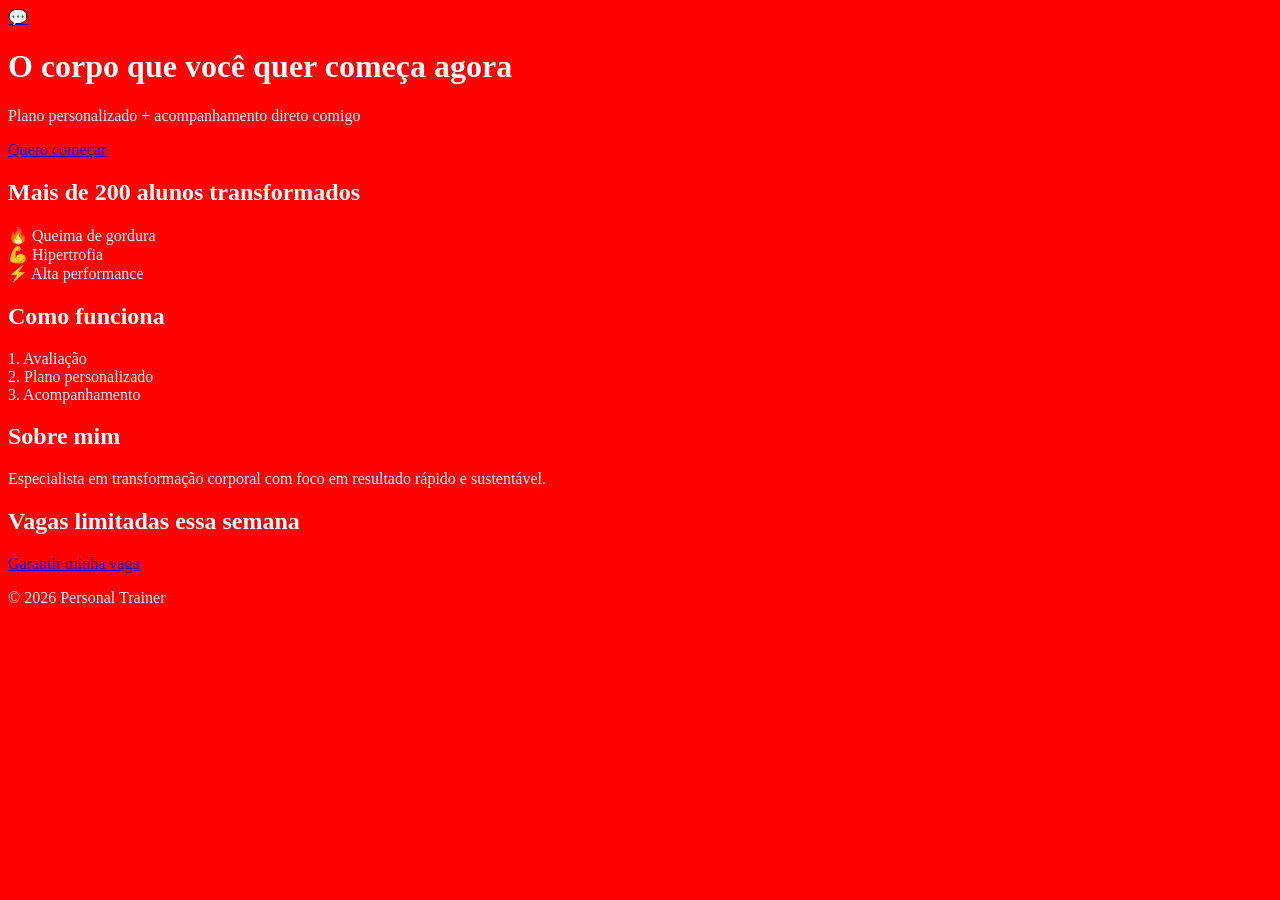
==== index.html @ 5a538433 "Update index.html" ====
<!DOCTYPE html>
<html lang="pt">
<head>
  <meta charset="UTF-8">
  <meta name="viewport" content="width=device-width, initial-scale=1.0">
  <title>Transformação Física | Cristiano Duarte Personal</title>
 <link rel="stylesheet" href="https://crduarte10.github.io/personal-trainer-landing/style.css">
</head>

<body>

<!-- BOTÃO WHATSAPP FIXO -->
<a href="https://wa.me/351910704612" class="whatsapp">💬</a>

<header class="hero">
  <div class="hero-content">
    <h1>O corpo que você quer começa agora</h1>
    <p>Plano personalizado + acompanhamento direto comigo</p>
    <a href="https://wa.me/351910704612" class="btn">Quero começar</a>
  </div>
</header>

<section class="proof">
  <h2>Mais de 200 alunos transformados</h2>
</section>

<section class="benefits">
  <div class="grid">
    <div class="card">🔥 Queima de gordura</div>
    <div class="card">💪 Hipertrofia</div>
    <div class="card">⚡ Alta performance</div>
  </div>
</section>

<section class="method">
  <h2>Como funciona</h2>
  <div class="steps">
    <div>1. Avaliação</div>
    <div>2. Plano personalizado</div>
    <div>3. Acompanhamento</div>
  </div>
</section>

<section class="about">
  <h2>Sobre mim</h2>
  <p>Especialista em transformação corporal com foco em resultado rápido e sustentável.</p>
</section>

<section class="offer">
  <h2>Vagas limitadas essa semana</h2>
  <a href="https://wa.me/351910704612" class="btn">Garantir minha vaga</a>
</section>

<footer>
  <p>© 2026 Personal Trainer</p>
</footer>

<script src="script.js"></script>

</body>
</html>
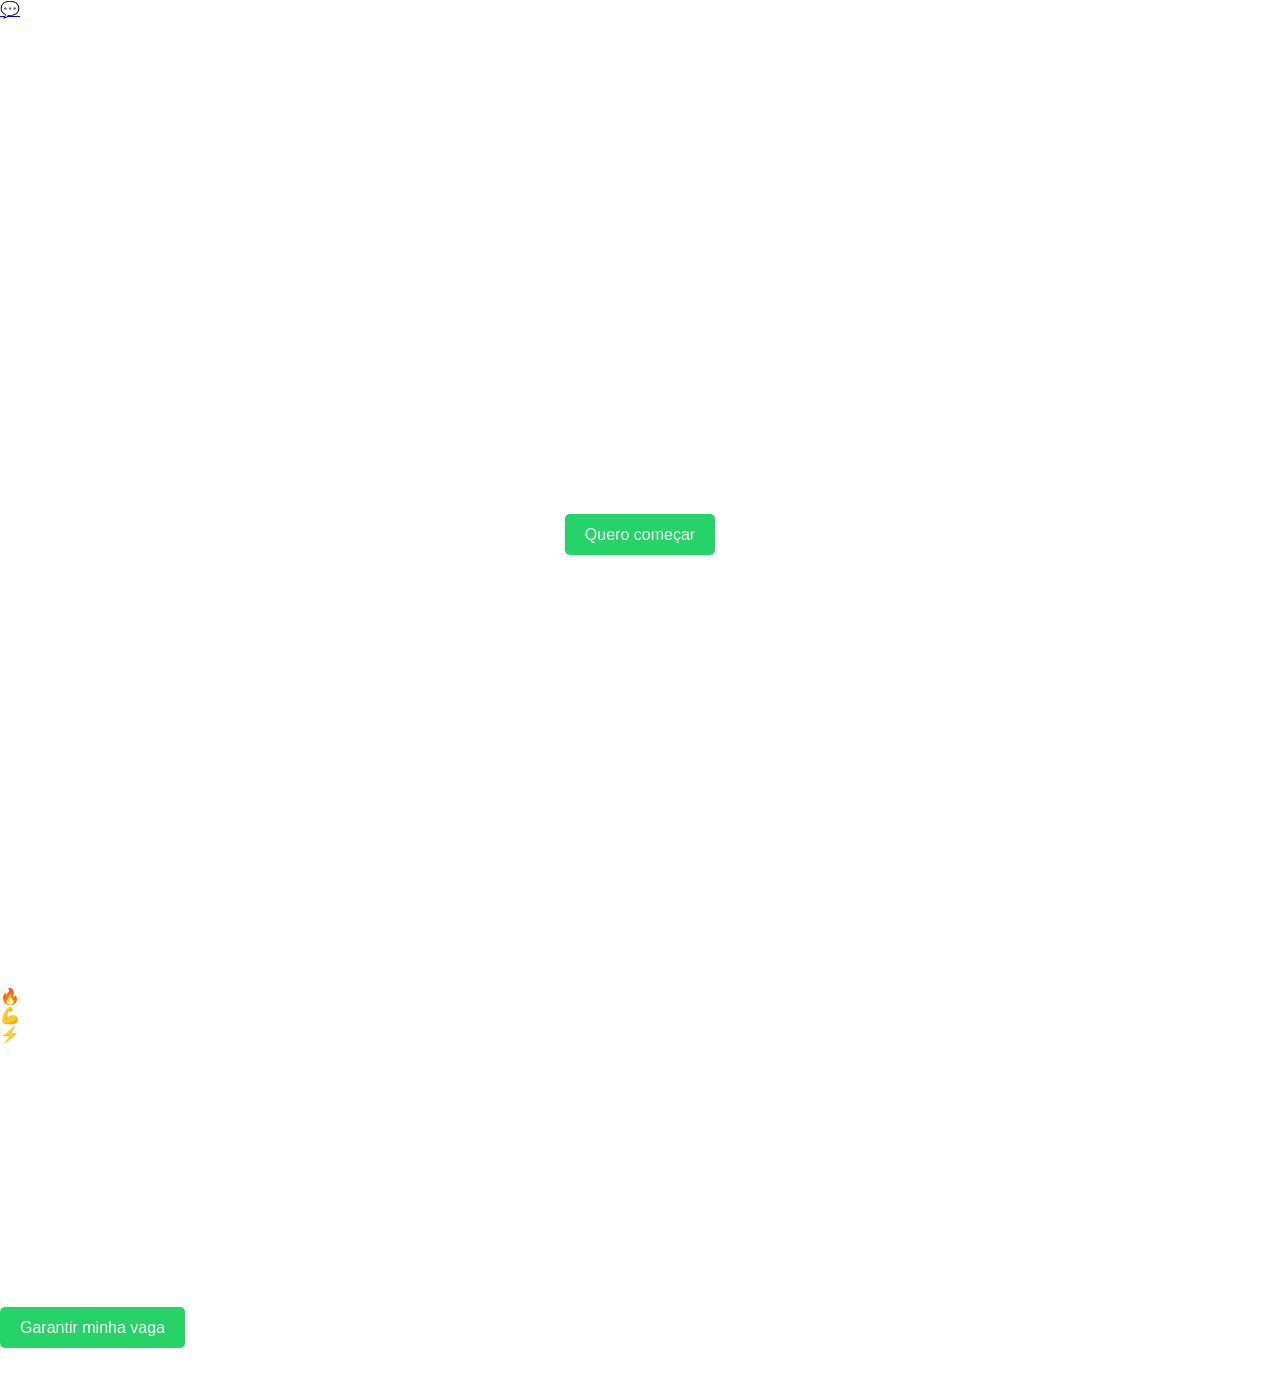
==== commit fd32b81c: "Update index.html" ====
--- a/index.html
+++ b/index.html
@@ -4,7 +4,7 @@
   <meta charset="UTF-8">
   <meta name="viewport" content="width=device-width, initial-scale=1.0">
   <title>Transformação Física | Cristiano Duarte Personal</title>
- <link rel="stylesheet" href="https://crduarte10.github.io/personal-trainer-landing/style.css">
+<link rel="stylesheet" href="style.css">
 </head>
 
 <body>
@@ -16,7 +16,7 @@
   <div class="hero-content">
     <h1>O corpo que você quer começa agora</h1>
     <p>Plano personalizado + acompanhamento direto comigo</p>
-    <a href="https://wa.me/351910704612" class="btn">Quero começar</a>
+    <a href="#" class="btn">Quero começar</a>
   </div>
 </header>
 
--- a/style.css
+++ b/style.css
@@ -0,0 +1,26 @@
+body {
+  margin: 0;
+  font-family: Arial, sans-serif;
+  background: url("https://images.unsplash.com/photo-1571019613454-1cb2f99b2d8b") center/cover no-repeat;
+  color: white;
+}
+
+.hero {
+  height: 100vh;
+  display: flex;
+  align-items: center;
+  justify-content: center;
+  text-align: center;
+}
+
+.hero-content h1 {
+  font-size: 40px;
+}
+
+.btn {
+  background: #25D366;
+  padding: 12px 20px;
+  color: white;
+  text-decoration: none;
+  border-radius: 5px;
+}
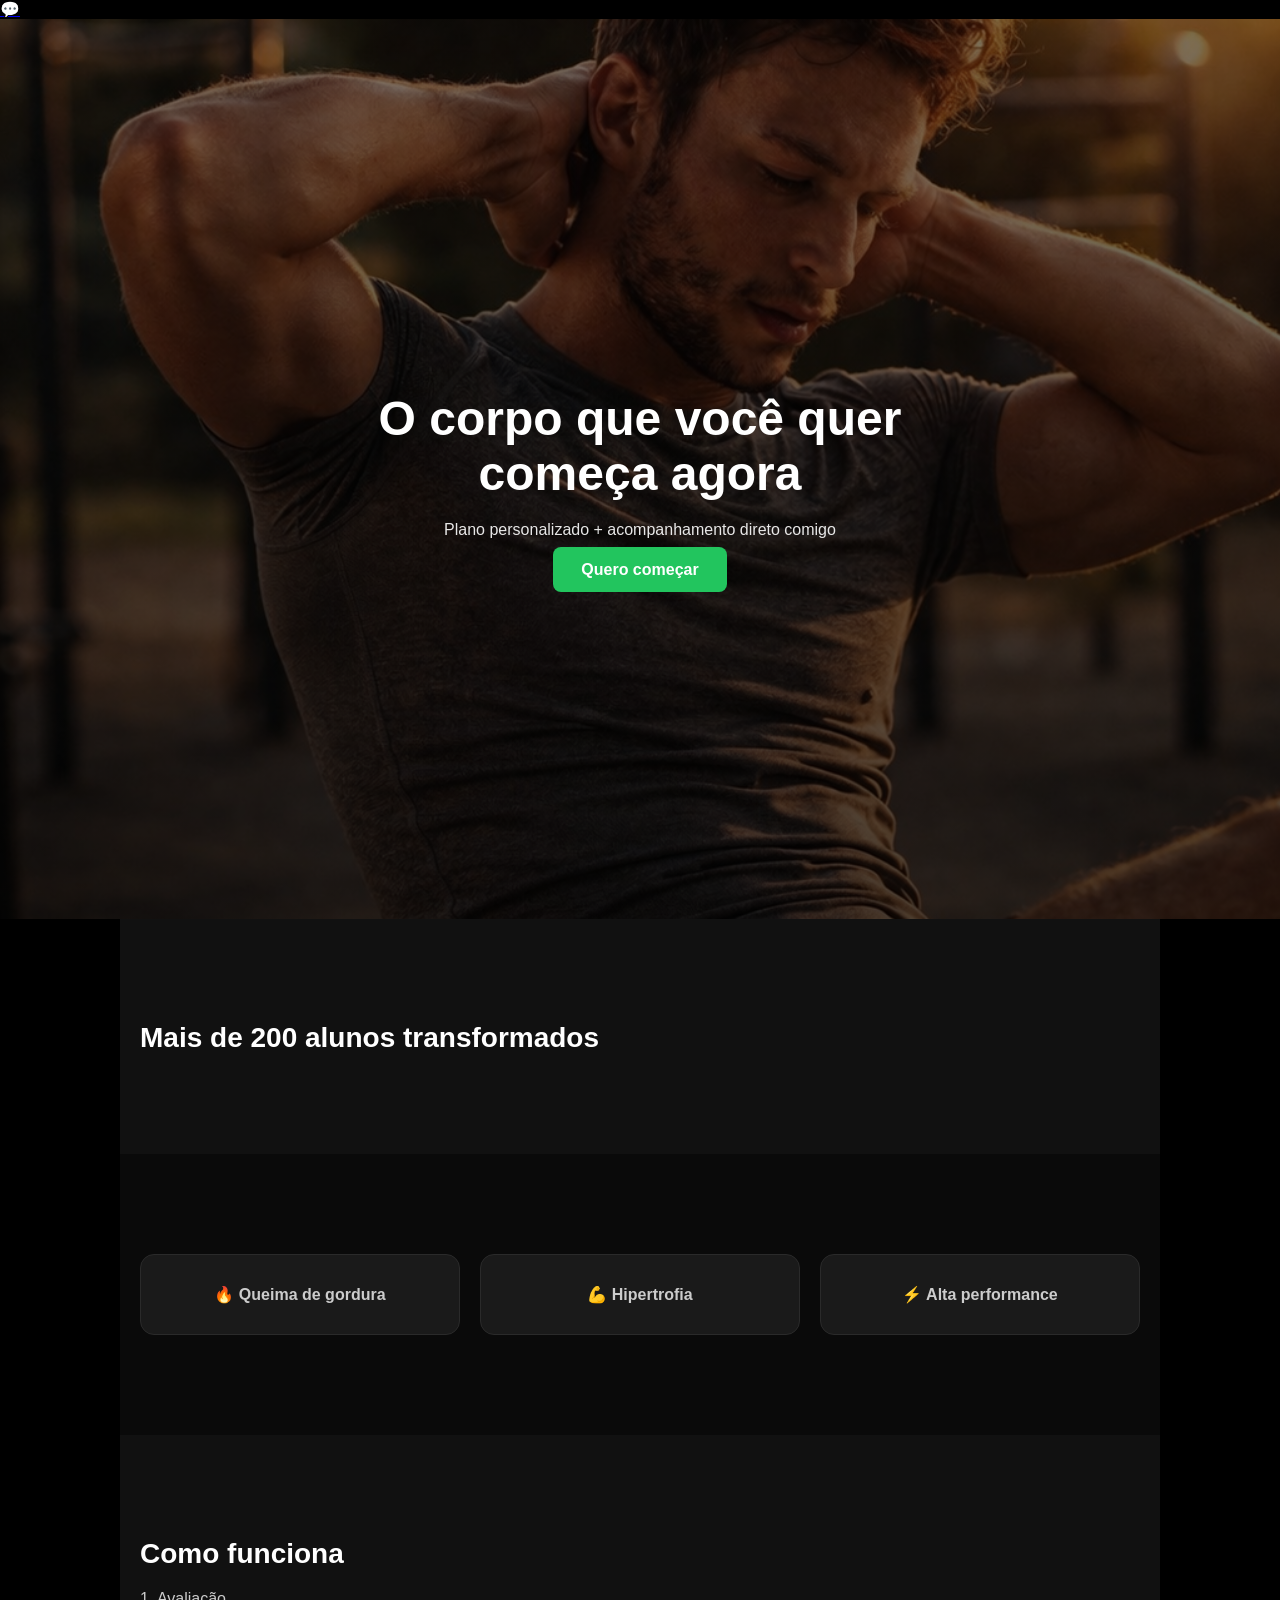
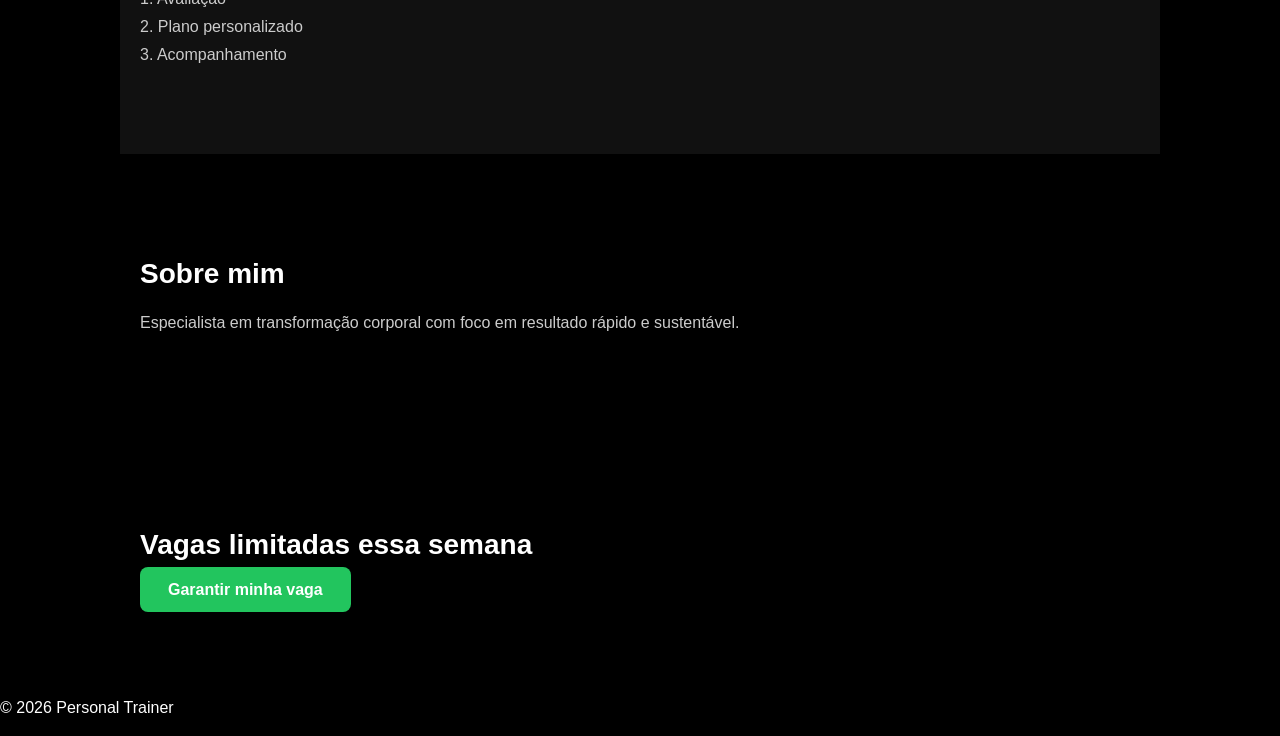
==== commit 827dc7df: "Update index.html" ====
--- a/index.html
+++ b/index.html
@@ -35,10 +35,10 @@
 <section class="method">
   <h2>Como funciona</h2>
   <div class="steps">
-    <div>1. Avaliação</div>
-    <div>2. Plano personalizado</div>
-    <div>3. Acompanhamento</div>
-  </div>
+  <div class="step">1. Avaliação</div>
+  <div class="step">2. Plano personalizado</div>
+  <div class="step">3. Acompanhamento</div>
+</div>
 </section>
 
 <section class="about">
--- a/style.css
+++ b/style.css
@@ -1,26 +1,145 @@
+
 body {
   margin: 0;
   font-family: Arial, sans-serif;
-  background: url("https://images.unsplash.com/photo-1571019613454-1cb2f99b2d8b") center/cover no-repeat;
+  background: #000;
   color: white;
 }
 
 .hero {
   height: 100vh;
+  min-height: 600px;
   display: flex;
   align-items: center;
   justify-content: center;
   text-align: center;
+
+ background:
+  linear-gradient(to bottom, rgba(0,0,0,0.5), rgba(0,0,0,0.7)),
+  url("hero.jpg") center/cover no-repeat;
+
+}
+
+.hero-content {
+  max-width: 600px;
+  padding: 20px;
 }
 
 .hero-content h1 {
-  font-size: 40px;
+  font-size: 48px;
+  font-weight: bold;
+  margin-bottom: 10px;
+}
+
+h2 {
+  margin-bottom: 20px;
+}
+
+p {
+  line-height: 1.6;
+}
+
+.hero-content p {
+  margin-bottom: 18px;
+  opacity: 0.9;
 }
 
 .btn {
-  background: #25D366;
-  padding: 12px 20px;
+  background: #22c55e;
+  padding: 14px 28px;
   color: white;
   text-decoration: none;
-  border-radius: 5px;
+  border-radius: 8px;
+  font-weight: bold;
+  transition: 0.3s;
 }
+
+.btn:hover {
+  background: #16a34a;
+  transform: scale(1.05);
+
+}
+
+section {
+  max-width: 1100px;
+  margin: 0 auto;
+  padding: 80px 20px;
+
+}
+
+section h2 {
+  font-size: 28px;
+  margin-bottom: 20px;
+}
+
+section p, 
+section div {
+  color: #ccc;
+  margin-bottom: 10px;
+}
+
+section {
+  max-width: 1000px;
+  margin: 0 auto;
+}
+
+.proof {
+  background: #111;
+}
+
+.benefits {
+  background: #0a0a0a;
+}
+
+.method {
+  background: #111;
+}
+
+.grid {
+  display: grid;
+  grid-template-columns: repeat(3, 1fr);
+  gap: 20px;
+  margin-top: 20px;
+  
+}
+
+.card {
+  background: #1a1a1a;
+  padding: 30px;
+  border-radius: 14px;
+  text-align: center;
+  font-weight: bold;
+  transition: 0.3s;
+  border: 1px solid #2a2a2a;
+}
+
+.card:hover {
+  transform: translateY(-8px);
+  background: #222;
+  border-color: #22c55e;
+}
+
+
+@media (max-width: 768px) {
+  .grid {
+    grid-template-columns: 1fr;
+  }
+
+  .hero-content h1 {
+    font-size: 32px;
+  
+}
+
+.steps {
+  display: grid;
+  grid-template-columns: repeat(3, 1fr);
+  gap: 20px;
+  margin-top: 20px;
+}
+
+.step {
+  background: #1a1a1a;
+  padding: 25px;
+  border-radius: 12px;
+  text-align: center;
+}  
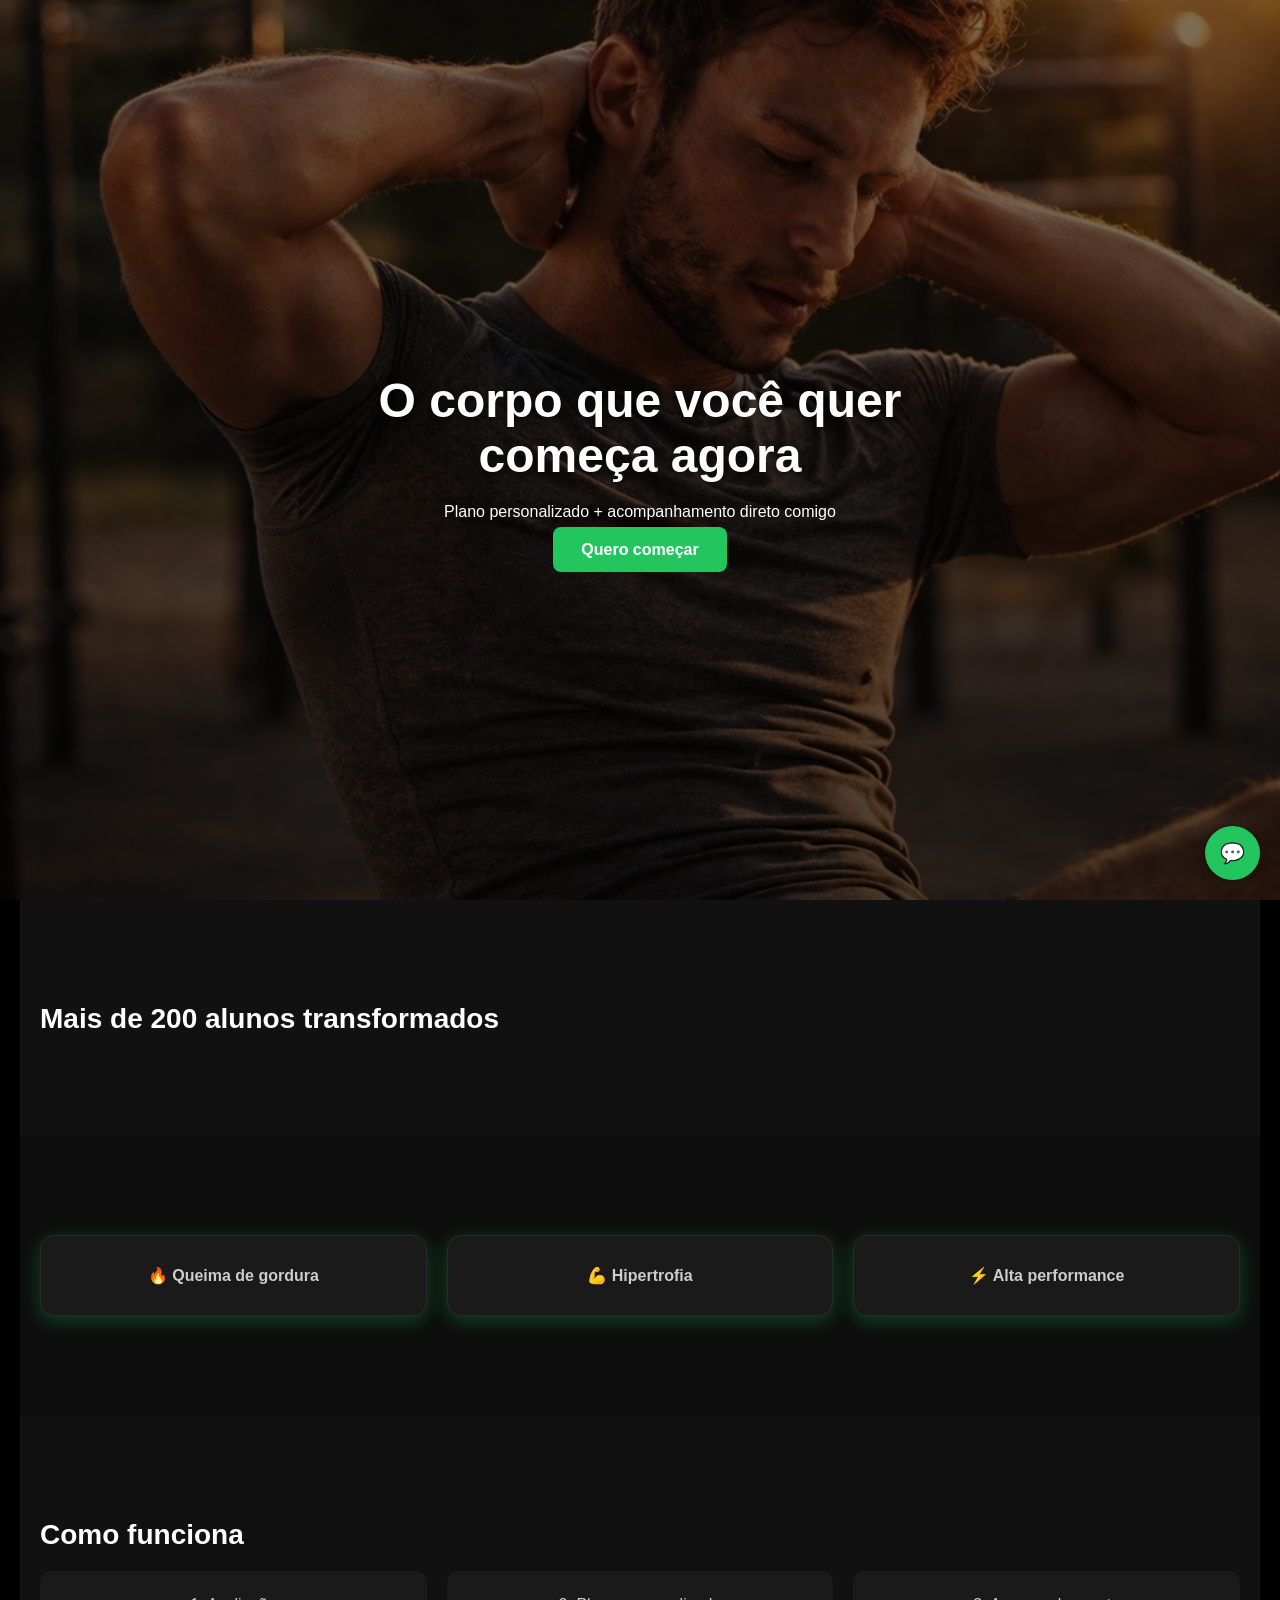
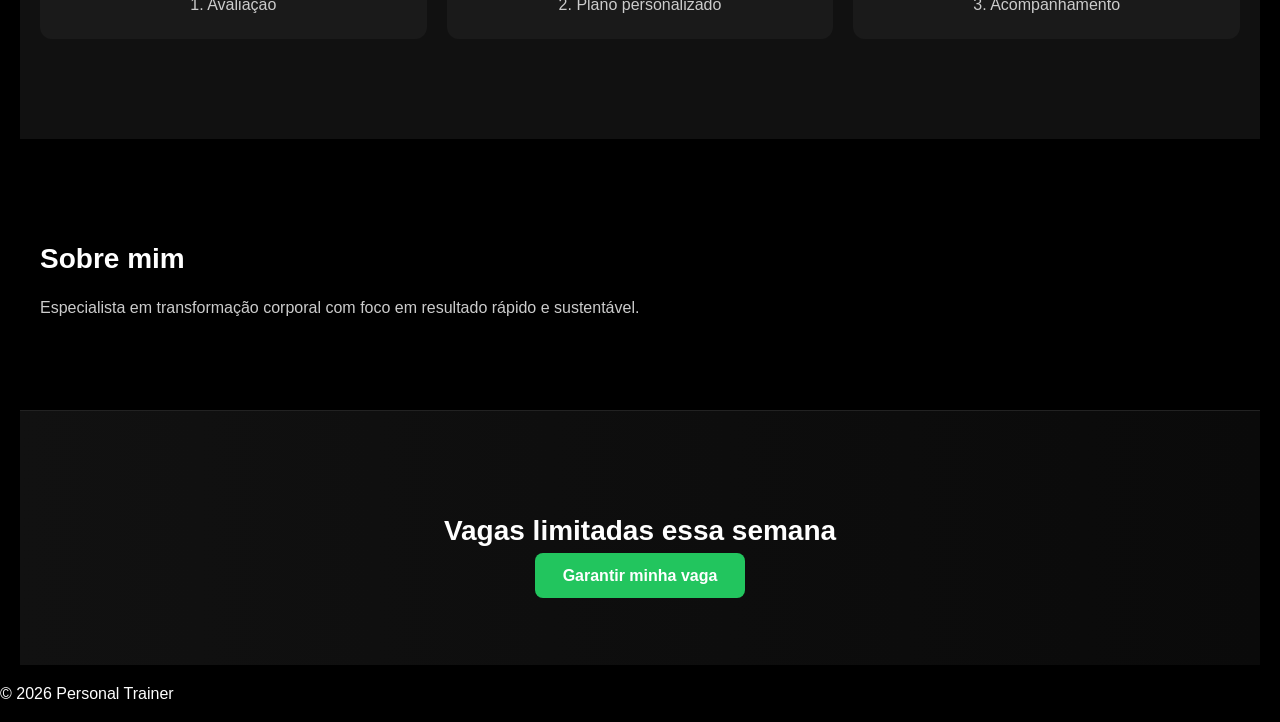
==== commit abb6f2c2: "Update index.html" ====
--- a/index.html
+++ b/index.html
@@ -16,8 +16,9 @@
   <div class="hero-content">
     <h1>O corpo que você quer começa agora</h1>
     <p>Plano personalizado + acompanhamento direto comigo</p>
-    <a href="#" class="btn">Quero começar</a>
-  </div>
+   <a href="https://wa.me/351910704612" class="btn" target="_blank">
+  Quero começar
+</a>
 </header>
 
 <section class="proof">
--- a/style.css
+++ b/style.css
@@ -1,6 +1,6 @@
 
 body {
-  margin: 0;
+  margin: 0; 
   font-family: Arial, sans-serif;
   background: #000;
   color: white;
@@ -17,12 +17,14 @@
  background:
   linear-gradient(to bottom, rgba(0,0,0,0.5), rgba(0,0,0,0.7)),
   url("hero.jpg") center/cover no-repeat;
-
 }
 
 .hero-content {
   max-width: 600px;
   padding: 20px;
+  text-align: center;
+  margin: 0 auto;
+
 }
 
 .hero-content h1 {
@@ -37,11 +39,6 @@
 
 p {
   line-height: 1.6;
-}
-
-.hero-content p {
-  margin-bottom: 18px;
-  opacity: 0.9;
 }
 
 .btn {
@@ -61,7 +58,7 @@
 }
 
 section {
-  max-width: 1100px;
+  max-width: 1200px;
   margin: 0 auto;
   padding: 80px 20px;
 
@@ -78,17 +75,13 @@
   margin-bottom: 10px;
 }
 
-section {
-  max-width: 1000px;
-  margin: 0 auto;
-}
 
 .proof {
   background: #111;
 }
 
 .benefits {
-  background: #0a0a0a;
+  background:  #0d0d0d;
 }
 
 .method {
@@ -111,6 +104,7 @@
   font-weight: bold;
   transition: 0.3s;
   border: 1px solid #2a2a2a;
+  box-shadow: 0 5px 20px rgba(34,197,94,0.3);
 }
 
 .card:hover {
@@ -119,16 +113,6 @@
   border-color: #22c55e;
 }
 
-
-@media (max-width: 768px) {
-  .grid {
-    grid-template-columns: 1fr;
-  }
-
-  .hero-content h1 {
-    font-size: 32px;
-  
-}
 
 .steps {
   display: grid;
@@ -143,3 +127,45 @@
   border-radius: 12px;
   text-align: center;
 }  
+
+.whatsapp {
+  position: fixed;
+  bottom: 20px;
+  right: 20px;
+  background: #22c55e;
+  color: white;
+  padding: 15px;
+  border-radius: 50%;
+  font-size: 20px;
+  text-decoration: none;
+  box-shadow: 0 0 10px rgba(0,0,0,0.3);
+}
+
+.offer {
+  text-align: center;
+  background: linear-gradient(to right, #111, #0a0a0a);
+  border-top: 1px solid #222;
+}  
+
+
+@media (max-width: 768px) {
+  .grid {
+    grid-template-columns: 1fr;
+  }
+
+  .steps {
+    grid-template-columns: 1fr;
+  }
+
+  .hero-content h1 {
+    font-size: 32px;
+  }
+}
+
+.hero-content h1 {
+  text-shadow: 0 2px 10px rgba(0,0,0,0.7);
+}
+
+.hero-content p {
+  text-shadow: 0 2px 8px rgba(0,0,0,0.6);
+}
